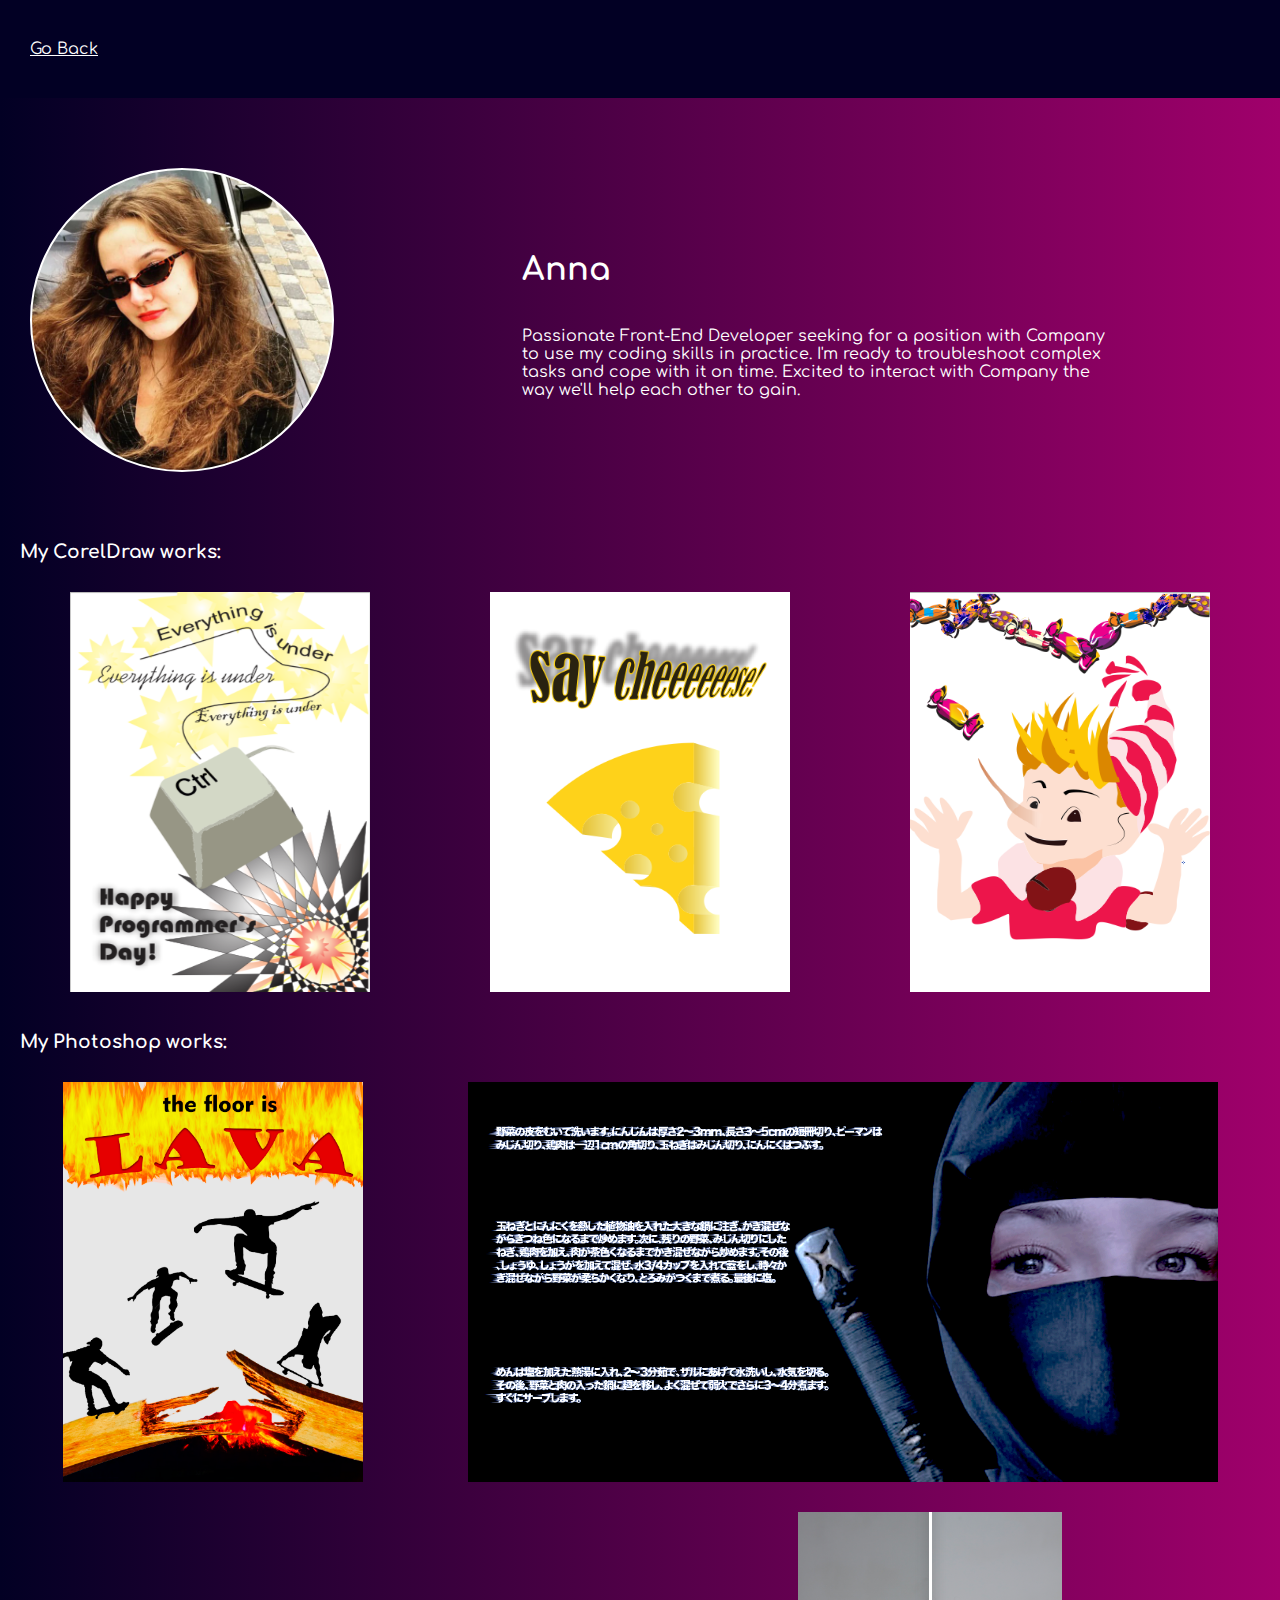
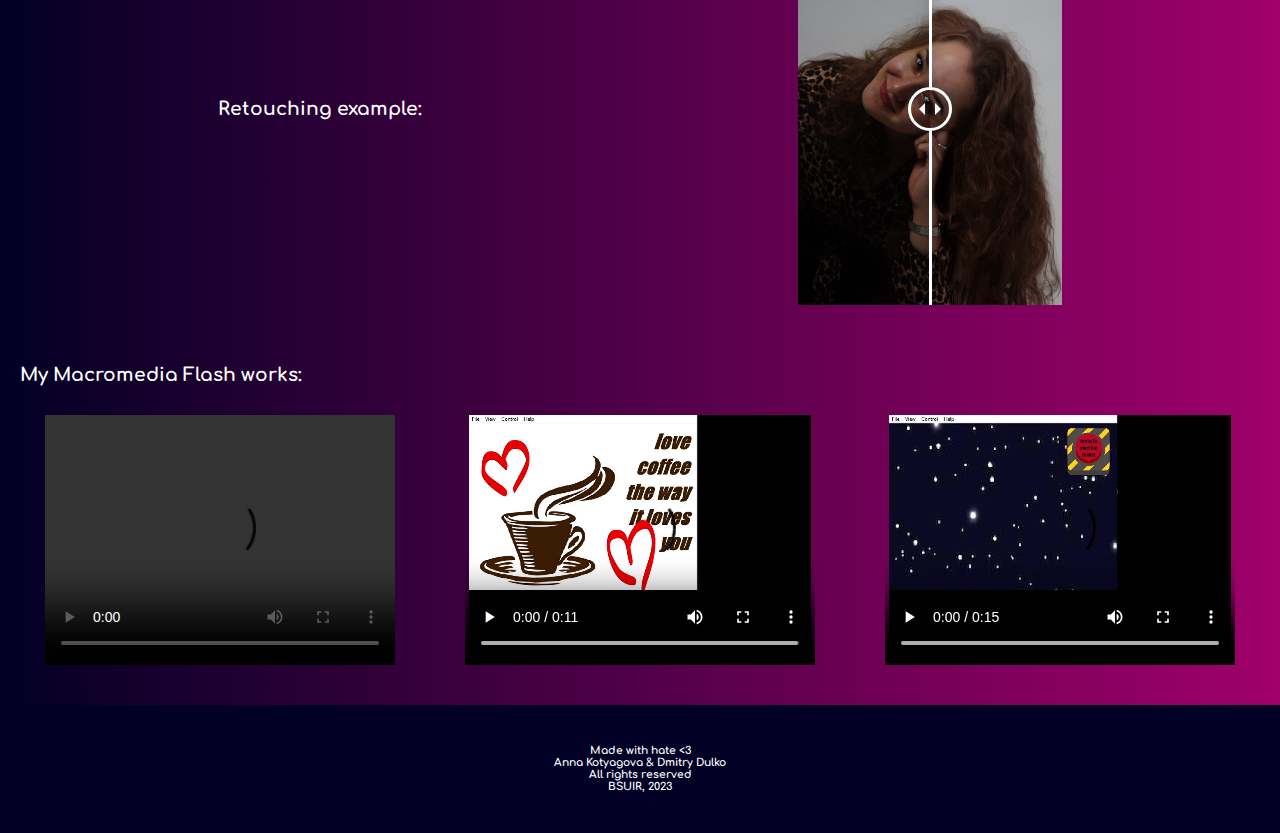
==== Anna.html @ b0dbc937 "added personal pages" ====
<!DOCTYPE html>
<html lang="en">
  <head>
    <meta charset="UTF-8" />
    <meta http-equiv="X-UA-Compatible" content="IE=edge" />
    <meta name="viewport" content="width=device-width, initial-scale=1.0" />
    <link rel="preconnect" href="https://fonts.googleapis.com" />
    <link rel="preconnect" href="https://fonts.gstatic.com" crossorigin />
    <link
      href="https://fonts.googleapis.com/css2?family=Comfortaa:wght@400;700&display=swap"
      rel="stylesheet"
    />
    <link
      rel="stylesheet"
      href="style/twentytwenty.css"
      type="text/css"
      media="screen"
    />
    <title>vdishp Kotyagova Dulko</title>
    <link rel="stylesheet" href="./style/anna.css" />
  </head>
  <body>
    <header>
      <a href="./index.html">Go Back</a>
    </header>
    <div class="head">
      <div class="pic"></div>
      <div class="head-text">
        <h2 class="name">Anna</h2>
        <p class="description">
          Passionate Front-End Developer seeking for a position with Company to
          use my coding skills in practice. I'm ready to troubleshoot complex
          tasks and cope with it on time. Excited to interact with Company the
          way we'll help each other to gain.
        </p>
      </div>
    </div>

    <div class="corel">
      <h3>My CorelDraw works:</h3>
      <div class="corel-works">
        <img src="./assets/Anna/corel1.png" alt="corel1" />
        <img src="./assets/Anna/corel2.png" alt="corel2" />
        <img src="./assets/Anna/corel3.png" alt="corel3" />
      </div>
    </div>
    <div class="phsh">
      <h3>My Photoshop works:</h3>
      <div class="phsh-works">
        <img src="./assets/Anna/phsh1.png" id="phsh1" alt="phsh1" />
        <img src="./assets/Anna/phsh2.png" id="phsh2" alt="phsh2" />
      </div>
    </div>
    <div class="comparison">
      <h3 class="retouching">Retouching example:</h3>
      <div id="container1">
        <img src="./assets/Anna/before.jpg" />
        <img src="./assets/Anna/after.png" />
      </div>
    </div>

    <div class="flash">
      <h3>My Macromedia Flash works:</h3>
      <div class="flash-works">
        <video src="./assets/Anna/flash1.mp4" alt="flash1" controls></video>
        <video src="./assets/Anna/flash2.mp4" alt="flash2" controls></video>
        <video src="./assets/Anna/flash3.mp4" alt="flash3" controls></video>
      </div>
    </div>

    <footer>
      <h6>Made with hate &lt;3</h6>
      <h6>Anna Kotyagova & Dmitry Dulko</h6>
      <h6>All rights reserved</h6>
      <h6>BSUIR, 2023</h6>
    </footer>

    <script src="js/j.js" type="text/javascript"></script>
    <script src="js/jquery.event.move.js" type="text/javascript"></script>
    <script src="js/jquery.twentytwenty.js" type="text/javascript"></script>

    <script>
      $(function () {
        $("#container1").twentytwenty();
      });
    </script>
  </body>
</html>
---- style/twentytwenty.css ----
.twentytwenty-horizontal .twentytwenty-handle:before, .twentytwenty-horizontal .twentytwenty-handle:after, .twentytwenty-vertical .twentytwenty-handle:before, .twentytwenty-vertical .twentytwenty-handle:after {
  content: " ";
  display: block;
  background: white;
  position: absolute;
  z-index: 30;
  -webkit-box-shadow: 0px 0px 12px rgba(51, 51, 51, 0.5);
  -moz-box-shadow: 0px 0px 12px rgba(51, 51, 51, 0.5);
  box-shadow: 0px 0px 12px rgba(51, 51, 51, 0.5); }

.twentytwenty-horizontal .twentytwenty-handle:before, .twentytwenty-horizontal .twentytwenty-handle:after {
  width: 3px;
  height: 9999px;
  left: 50%;
  margin-left: -1.5px; }

.twentytwenty-vertical .twentytwenty-handle:before, .twentytwenty-vertical .twentytwenty-handle:after {
  width: 9999px;
  height: 3px;
  top: 50%;
  margin-top: -1.5px; }

.twentytwenty-before-label, .twentytwenty-after-label, .twentytwenty-overlay {
  position: absolute;
  top: 0;
  width: 100%;
  height: 100%; }

.twentytwenty-before-label, .twentytwenty-after-label, .twentytwenty-overlay {
  -webkit-transition-duration: 0.5s;
  -moz-transition-duration: 0.5s;
  transition-duration: 0.5s; }

.twentytwenty-before-label, .twentytwenty-after-label {
  -webkit-transition-property: opacity;
  -moz-transition-property: opacity;
  transition-property: opacity; }

.twentytwenty-before-label:before, .twentytwenty-after-label:before {
  color: white;
  font-size: 13px;
  letter-spacing: 0.1em; }

.twentytwenty-before-label:before, .twentytwenty-after-label:before {
  position: absolute;
  background: rgba(255, 255, 255, 0.2);
  line-height: 38px;
  padding: 0 20px;
  -webkit-border-radius: 2px;
  -moz-border-radius: 2px;
  border-radius: 2px; }

.twentytwenty-horizontal .twentytwenty-before-label:before, .twentytwenty-horizontal .twentytwenty-after-label:before {
  top: 50%;
  margin-top: -19px; }

.twentytwenty-vertical .twentytwenty-before-label:before, .twentytwenty-vertical .twentytwenty-after-label:before {
  left: 50%;
  margin-left: -45px;
  text-align: center;
  width: 90px; }

.twentytwenty-left-arrow, .twentytwenty-right-arrow, .twentytwenty-up-arrow, .twentytwenty-down-arrow {
  width: 0;
  height: 0;
  border: 6px inset transparent;
  position: absolute; }

.twentytwenty-left-arrow, .twentytwenty-right-arrow {
  top: 50%;
  margin-top: -6px; }

.twentytwenty-up-arrow, .twentytwenty-down-arrow {
  left: 50%;
  margin-left: -6px; }

.twentytwenty-container {
  -webkit-box-sizing: content-box;
  -moz-box-sizing: content-box;
  box-sizing: content-box;
  z-index: 0;
  overflow: hidden;
  position: relative;
  -webkit-user-select: none;
  -moz-user-select: none;
  -ms-user-select: none; }
  .twentytwenty-container img {
    max-width: 100%;
    position: absolute;
    top: 0;
    display: block; }
  .twentytwenty-container.active .twentytwenty-overlay, .twentytwenty-container.active :hover.twentytwenty-overlay {
    background: rgba(0, 0, 0, 0); }
    .twentytwenty-container.active .twentytwenty-overlay .twentytwenty-before-label,
    .twentytwenty-container.active .twentytwenty-overlay .twentytwenty-after-label, .twentytwenty-container.active :hover.twentytwenty-overlay .twentytwenty-before-label,
    .twentytwenty-container.active :hover.twentytwenty-overlay .twentytwenty-after-label {
      opacity: 0; }
  .twentytwenty-container * {
    -webkit-box-sizing: content-box;
    -moz-box-sizing: content-box;
    box-sizing: content-box; }

.twentytwenty-before-label {
  opacity: 0; }
  .twentytwenty-before-label:before {
    content: attr(data-content); }

.twentytwenty-after-label {
  opacity: 0; }
  .twentytwenty-after-label:before {
    content: attr(data-content); }

.twentytwenty-horizontal .twentytwenty-before-label:before {
  left: 10px; }

.twentytwenty-horizontal .twentytwenty-after-label:before {
  right: 10px; }

.twentytwenty-vertical .twentytwenty-before-label:before {
  top: 10px; }

.twentytwenty-vertical .twentytwenty-after-label:before {
  bottom: 10px; }

.twentytwenty-overlay {
  -webkit-transition-property: background;
  -moz-transition-property: background;
  transition-property: background;
  background: rgba(0, 0, 0, 0);
  z-index: 25; }
  .twentytwenty-overlay:hover {
    background: rgba(0, 0, 0, 0.5); }
    .twentytwenty-overlay:hover .twentytwenty-after-label {
      opacity: 1; }
    .twentytwenty-overlay:hover .twentytwenty-before-label {
      opacity: 1; }

.twentytwenty-before {
  z-index: 20; }

.twentytwenty-after {
  z-index: 10; }

.twentytwenty-handle {
  height: 38px;
  width: 38px;
  position: absolute;
  left: 50%;
  top: 50%;
  margin-left: -22px;
  margin-top: -22px;
  border: 3px solid white;
  -webkit-border-radius: 1000px;
  -moz-border-radius: 1000px;
  border-radius: 1000px;
  -webkit-box-shadow: 0px 0px 12px rgba(51, 51, 51, 0.5);
  -moz-box-shadow: 0px 0px 12px rgba(51, 51, 51, 0.5);
  box-shadow: 0px 0px 12px rgba(51, 51, 51, 0.5);
  z-index: 40;
  cursor: pointer; }

.twentytwenty-horizontal .twentytwenty-handle:before {
  bottom: 50%;
  margin-bottom: 22px;
  -webkit-box-shadow: 0 3px 0 white, 0px 0px 12px rgba(51, 51, 51, 0.5);
  -moz-box-shadow: 0 3px 0 white, 0px 0px 12px rgba(51, 51, 51, 0.5);
  box-shadow: 0 3px 0 white, 0px 0px 12px rgba(51, 51, 51, 0.5); }
.twentytwenty-horizontal .twentytwenty-handle:after {
  top: 50%;
  margin-top: 22px;
  -webkit-box-shadow: 0 -3px 0 white, 0px 0px 12px rgba(51, 51, 51, 0.5);
  -moz-box-shadow: 0 -3px 0 white, 0px 0px 12px rgba(51, 51, 51, 0.5);
  box-shadow: 0 -3px 0 white, 0px 0px 12px rgba(51, 51, 51, 0.5); }

.twentytwenty-vertical .twentytwenty-handle:before {
  left: 50%;
  margin-left: 22px;
  -webkit-box-shadow: 3px 0 0 white, 0px 0px 12px rgba(51, 51, 51, 0.5);
  -moz-box-shadow: 3px 0 0 white, 0px 0px 12px rgba(51, 51, 51, 0.5);
  box-shadow: 3px 0 0 white, 0px 0px 12px rgba(51, 51, 51, 0.5); }
.twentytwenty-vertical .twentytwenty-handle:after {
  right: 50%;
  margin-right: 22px;
  -webkit-box-shadow: -3px 0 0 white, 0px 0px 12px rgba(51, 51, 51, 0.5);
  -moz-box-shadow: -3px 0 0 white, 0px 0px 12px rgba(51, 51, 51, 0.5);
  box-shadow: -3px 0 0 white, 0px 0px 12px rgba(51, 51, 51, 0.5); }

.twentytwenty-left-arrow {
  border-right: 6px solid white;
  left: 50%;
  margin-left: -17px; }

.twentytwenty-right-arrow {
  border-left: 6px solid white;
  right: 50%;
  margin-right: -17px; }

.twentytwenty-up-arrow {
  border-bottom: 6px solid white;
  top: 50%;
  margin-top: -17px; }

.twentytwenty-down-arrow {
  border-top: 6px solid white;
  bottom: 50%;
  margin-bottom: -17px; }
---- style/anna.css ----
* {
  margin: 0 auto;
}
body {
  background: rgb(2, 0, 36);
  background: linear-gradient(
    90deg,
    rgba(2, 0, 36, 1) 0%,
    rgba(160, 0, 107, 1) 100%,
    rgba(170, 0, 112, 1) 100%
  );
  font-family: "Comfortaa", cursive;
  color: white;
}

.pic {
  background-image: url("../assets/Anna/annet.jpg");
  height: 300px;
  width: 300px;
  background-repeat: no-repeat;
  background-size: cover;
  border-radius: 100%;
  border: 2px solid white;
  margin: 30px;
}
.name {
  font-size: 2em;
  font-weight: 700;
  margin: 10px 0px 40px 0px;
}

.head {
  display: flex;
  flex-direction: row;
  justify-content: space-around;
  align-items: center;
}
.head-text {
  display: flex;
  flex-direction: column;
  max-width: 600px;
}

.corel-works > img {
  width: 300px;
  height: 400px;
}

.corel-works,
.flash-works {
  width: 100%;
  display: flex;
  flex-direction: row;
  justify-content: space-between;
}

.corel,
.flash {
  display: flex;
  flex-direction: column;
  justify-content: space-around;
  margin: 10px;
}

.corel > h3,
.phsh > h3,
.flash > h3 {
  margin: 30px 10px;
}

.phsh-works {
  width: 100%;
  display: flex;
  flex-direction: row;
  justify-content: space-between;
}

.phsh {
  display: flex;
  flex-direction: column;
  justify-content: space-around;
  margin: 10px;
}

#phsh1 {
  height: 400px;
  width: 300px;
}

#phsh2 {
  height: 400px;
  width: 750px;
}

#container1 > img,
#container1 {
  height: 393px;
  width: 264px;
}

.comparison {
  margin: 30px;
  display: flex;
  flex-direction: row;
  justify-content: space-around;
  align-items: center;
}

.flash-works > video {
  width: 350px;
  height: 250px;
}

footer {
  text-align: center;
  padding: 40px 0;
  margin-top: 40px;
  background-color: rgb(2, 0, 36);
}

header {
  color: white;
  padding: 40px 30px;
  margin-bottom: 40px;
  background-color: rgb(2, 0, 36);
}

header > a {
  color: white;
}
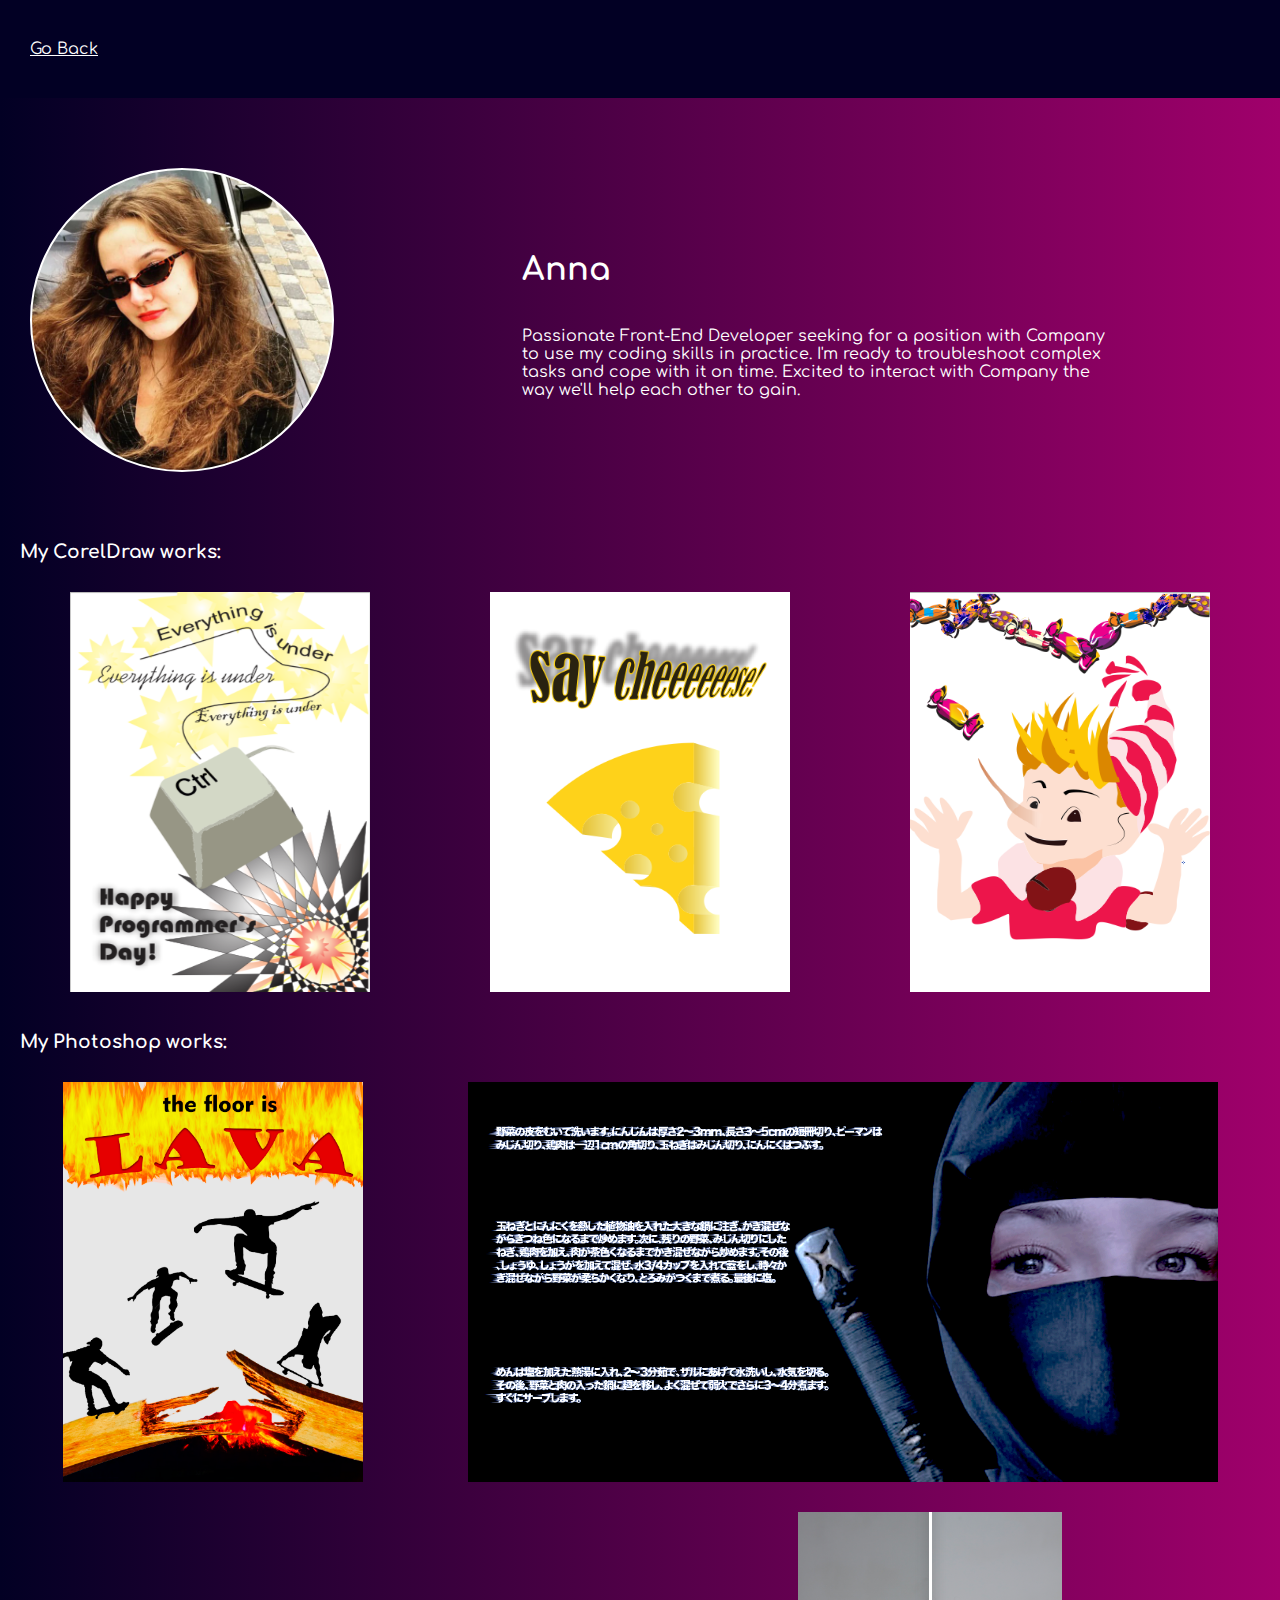
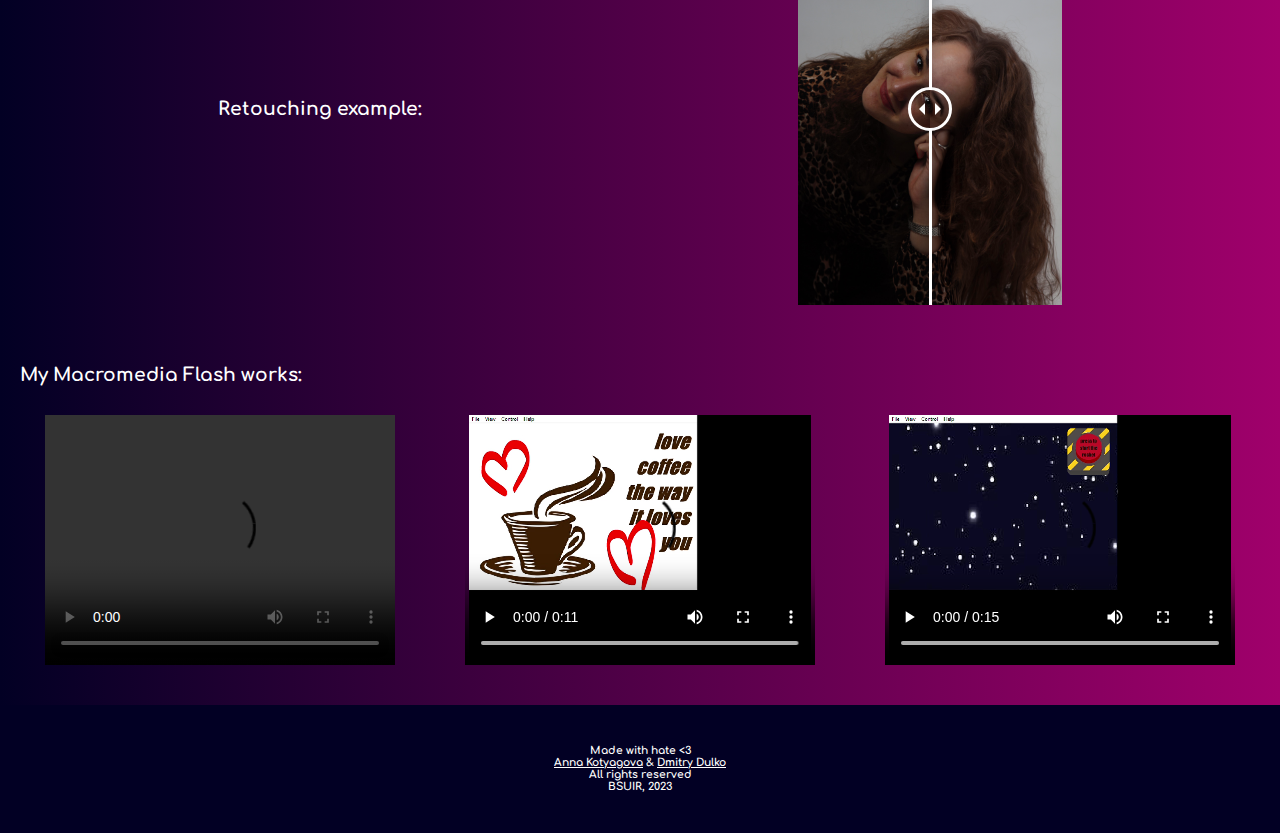
==== commit 1a9fd5a1: "added index page" ====
--- a/Anna.html
+++ b/Anna.html
@@ -70,7 +70,10 @@
 
     <footer>
       <h6>Made with hate &lt;3</h6>
-      <h6>Anna Kotyagova & Dmitry Dulko</h6>
+      <h6>
+        <a href="./Anna.html">Anna Kotyagova</a> &
+        <a href="./Dmitry.html">Dmitry Dulko</a>
+      </h6>
       <h6>All rights reserved</h6>
       <h6>BSUIR, 2023</h6>
     </footer>
--- a/style/anna.css
+++ b/style/anna.css
@@ -128,3 +128,7 @@
 header > a {
   color: white;
 }
+
+footer > * > a {
+  color: white;
+}
